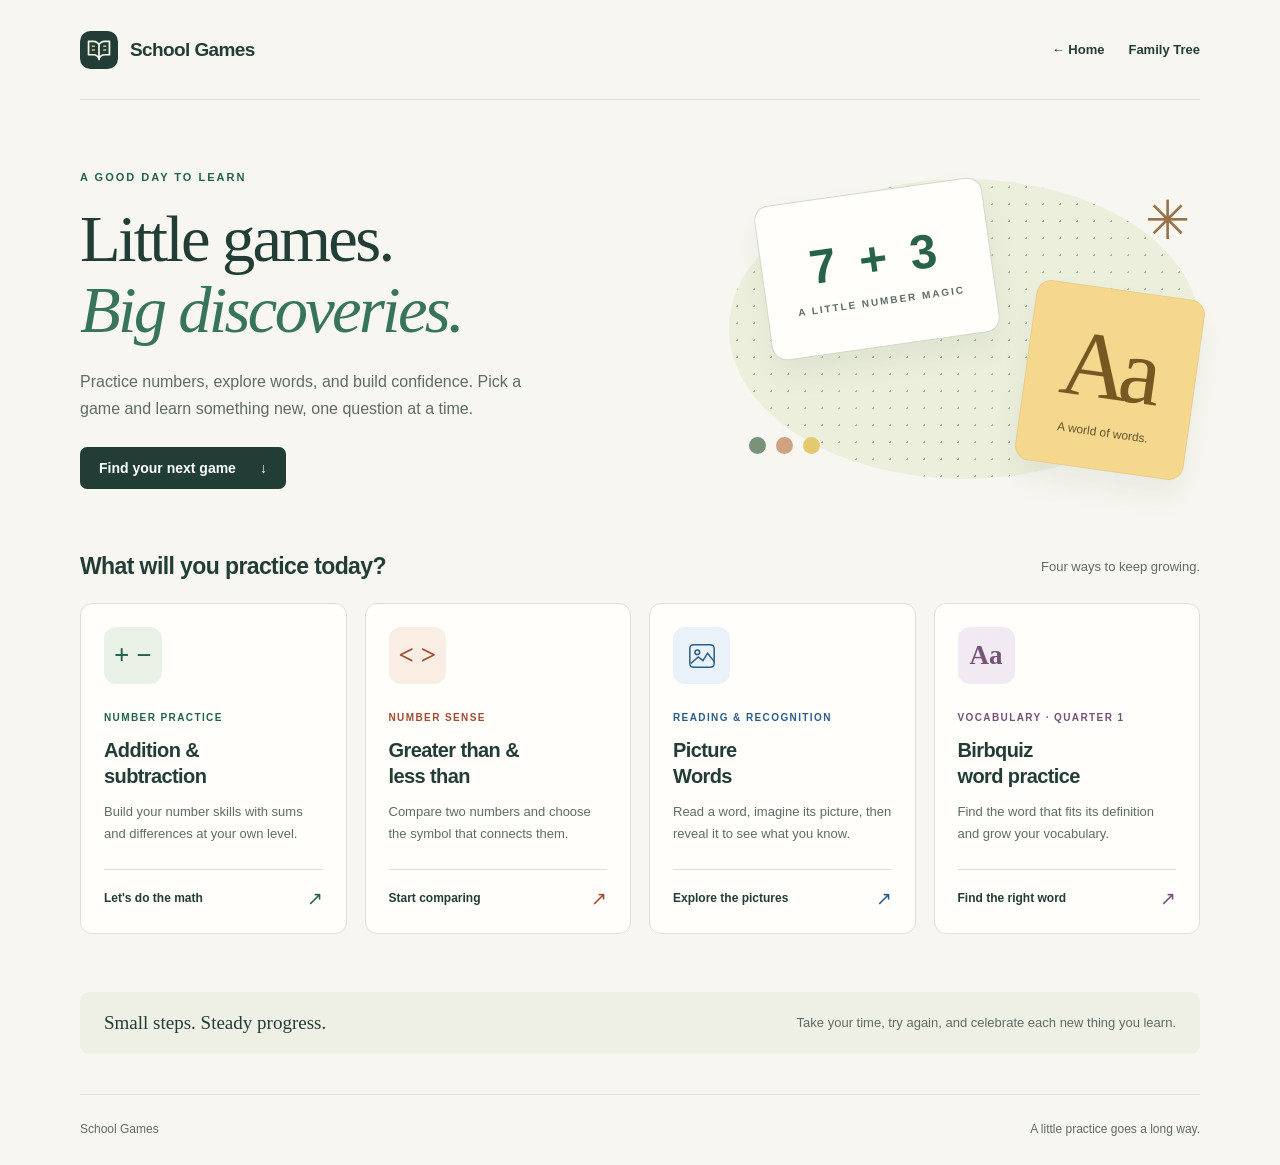
==== SchoolGames/index.html @ 55487dbb "Init" ====
<!doctype html>
<html lang="en">
<head>
  <meta charset="utf-8">
  <meta name="viewport" content="width=device-width, initial-scale=1">
  <meta name="description" content="Simple school games for practicing math, comparing numbers, learning picture words, and building vocabulary.">
  <meta name="theme-color" content="#f7f6f0">
  <title>Learn through play | School Games</title>
  <link rel="icon" href="../assets/mark.svg" type="image/svg+xml">
  <link rel="stylesheet" href="../assets/site.css">
</head>
<body class="">
  <a class="skip-link" href="#main">Skip to content</a>
  <header class="site-header">
    <a class="brand" href="index.html"><img src="../assets/mark.svg" width="38" height="38" alt="">School Games</a>
    <nav class="section-navigation" aria-label="Site navigation"><a href="../index.html">← Home</a><a href="../FamilyTree/index.html">Family Tree</a></nav>
  </header>
  <main class="home-main" id="main">
    <section class="hero" aria-labelledby="welcome-title">
      <div>
        <p class="eyebrow">A good day to learn</p>
        <h1 id="welcome-title">Little games.<br><em>Big discoveries.</em></h1>
        <p class="hero-copy">Practice numbers, explore words, and build confidence. Pick a game and learn something new, one question at a time.</p>
        <a class="hero-link" href="#games">Find your next game <span aria-hidden="true">↓</span></a>
      </div>
      <div class="hero-art" aria-hidden="true">
        <div class="art-card art-math"><strong>7 + 3</strong><span>A LITTLE NUMBER MAGIC</span></div>
        <div class="art-card art-word"><span class="letter">Aa</span><small>A world of words.</small></div>
        <span class="art-spark">✳</span>
        <span class="art-dots"><i></i><i></i><i></i></span>
      </div>
    </section>
    <section class="games-section" id="games" aria-labelledby="games-title">
      <div class="section-heading"><h2 id="games-title">What will you practice today?</h2><p>Four ways to keep growing.</p></div>
      <nav class="game-grid" aria-label="Choose a game">
        <a class="game-card theme-math" href="AdditionSubtraction/index.html">
          <span class="card-symbol" aria-hidden="true">+ −</span>
          <p class="card-category">Number practice</p>
          <h3>Addition &amp;<br>subtraction</h3>
          <p class="card-description">Build your number skills with sums and differences at your own level.</p>
          <span class="card-action">Let's do the math <span aria-hidden="true">↗</span></span>
        </a>
        <a class="game-card theme-compare" href="GreaterLessThan/index.html">
          <span class="card-symbol" aria-hidden="true">&lt; &gt;</span>
          <p class="card-category">Number sense</p>
          <h3>Greater than &amp;<br>less than</h3>
          <p class="card-description">Compare two numbers and choose the symbol that connects them.</p>
          <span class="card-action">Start comparing <span aria-hidden="true">↗</span></span>
        </a>
        <a class="game-card theme-picture" href="PictureWords/index.html">
          <span class="card-symbol" aria-hidden="true"><svg viewBox="0 0 32 32" fill="none" stroke="currentColor" stroke-width="1.6"><rect x="3" y="4" width="26" height="24" rx="4"/><circle cx="11" cy="12" r="2.5"/><path d="m4 24 8-7 5 4 5-8 7 9"/></svg></span>
          <p class="card-category">Reading &amp; recognition</p>
          <h3>Picture<br>Words</h3>
          <p class="card-description">Read a word, imagine its picture, then reveal it to see what you know.</p>
          <span class="card-action">Explore the pictures <span aria-hidden="true">↗</span></span>
        </a>
        <a class="game-card theme-vocabulary" href="BirbQuiz/index.html">
          <span class="card-symbol" aria-hidden="true">Aa</span>
          <p class="card-category">Vocabulary · Quarter 1</p>
          <h3>Birbquiz<br>word practice</h3>
          <p class="card-description">Find the word that fits its definition and grow your vocabulary.</p>
          <span class="card-action">Find the right word <span aria-hidden="true">↗</span></span>
        </a>
      </nav>
    </section>
    <aside class="learning-note"><strong>Small steps. Steady progress.</strong><p>Take your time, try again, and celebrate each new thing you learn.</p></aside>
  </main>
  <footer class="site-footer"><p>School Games</p><p>A little practice goes a long way.</p></footer>
</body>
</html>
---- assets/site.css ----
/* Shared visual system. All assets are local so the site works on GitHub Pages. */
:root {
  color-scheme: light;
  --paper: #f7f6f0;
  --surface: #fffefa;
  --ink: #223d36;
  --muted: #5f6c65;
  --line: #dce1d7;
  --accent: #21624c;
  --tint: #eaf2e8;
  font-family: "Avenir Next", Avenir, "Segoe UI", Arial, sans-serif;
  color: var(--ink);
  background: var(--paper);
  font-synthesis: none;
}

* { box-sizing: border-box; }
[hidden] { display: none !important; }
body { margin: 0; min-width: 280px; min-height: 100vh; display: flex; flex-direction: column; }
a { color: inherit; }
button, input, select { font: inherit; }
button, a, input, select, summary { -webkit-tap-highlight-color: transparent; }
button, summary { cursor: pointer; }
button:disabled { cursor: default; }
:focus-visible { outline: 3px solid var(--accent); outline-offset: 4px; }
button, a, summary { touch-action: manipulation; }
img { max-width: 100%; }
h1, h2, h3, p { margin-top: 0; }
h1, h2, h3 { text-wrap: balance; }
p { line-height: 1.65; }
.skip-link { position: absolute; top: -100px; left: 20px; z-index: 10; padding: 12px 20px; background: var(--surface); }
.skip-link:focus { top: 12px; }
.site-header, .site-footer, .home-main { width: min(1120px, calc(100% - 64px)); margin-inline: auto; }
.site-header { min-height: 100px; display: flex; align-items: center; justify-content: space-between; gap: 20px; border-bottom: 1px solid var(--line); }
.brand { display: inline-flex; align-items: center; gap: 12px; text-decoration: none; font-size: 19px; font-weight: 750; letter-spacing: -.6px; }
.brand img { width: 38px; height: 38px; }
.header-note { font-size: 13px; color: var(--muted); }
.back-link { display: inline-flex; align-items: center; gap: 8px; min-height: 44px; font-size: 14px; font-weight: 650; text-decoration: none; }
.back-link:hover { text-decoration: underline; text-underline-offset: 5px; }
.site-footer { display: flex; justify-content: space-between; gap: 16px; padding-block: 25px; border-top: 1px solid var(--line); font-size: 12px; color: var(--muted); }
.site-footer p { margin: 0; }
.eyebrow { margin-bottom: 18px; color: var(--accent); font-size: 11px; font-weight: 800; letter-spacing: 2px; text-transform: uppercase; }
.theme-math { --accent: #21624c; --tint: #eaf2e8; }
.theme-compare { --accent: #a34b31; --tint: #f9ede4; }
.theme-picture { --accent: #2a5d89; --tint: #e9f1f9; }
.theme-vocabulary { --accent: #765178; --tint: #f1eaf3; }

/* Main menu */
.home-main { flex: 1; }
.hero { display: grid; grid-template-columns: 1.25fr 1fr; align-items: center; gap: 60px; padding: 68px 0 64px; }
.hero h1 { margin-bottom: 24px; font-family: Georgia, "Times New Roman", serif; font-size: clamp(44px, 5.2vw, 68px); line-height: 1.06; font-weight: 400; letter-spacing: -2.7px; }
.hero h1 em { color: #38745b; font-weight: 400; }
.hero-copy { max-width: 450px; margin-bottom: 25px; color: var(--muted); font-size: 16px; }
.hero-link { display: inline-flex; align-items: center; gap: 24px; padding: 13px 19px; border-radius: 7px; background: var(--ink); color: white; text-decoration: none; font-size: 14px; font-weight: 650; }
.hero-link:hover { background: #32634f; }
.hero-art { position: relative; height: 300px; border-radius: 50%; background: #ecefdc; background-image: radial-gradient(#a6b69d 1px, transparent 1px); background-size: 17px 17px; }
.art-card { position: absolute; display: grid; align-content: center; justify-items: center; border: 1px solid #d1d9ca; border-radius: 15px; box-shadow: 0 16px 28px #233c3610; }
.art-math { width: 230px; height: 156px; left: 7%; top: 12px; transform: rotate(-8deg); background: #fffefa; }
.art-math strong { color: #286248; font-size: 48px; font-weight: 650; letter-spacing: 5px; }
.art-math span { margin-top: 10px; color: var(--muted); font-size: 10px; font-weight: 700; letter-spacing: 2px; }
.art-word { width: 170px; height: 182px; right: 1%; bottom: 8px; transform: rotate(8deg); background: #f5d88e; border-color: #e7cc88; }
.art-word .letter { color: #785822; font-family: Georgia, serif; font-size: 94px; line-height: 1; letter-spacing: -9px; padding-right: 9px; }
.art-word small { margin-top: 12px; color: #67532d; font-size: 12px; }
.art-spark { position: absolute; right: 10px; top: 10px; color: #98734a; font-size: 54px; }
.art-dots { position: absolute; left: 20px; bottom: 25px; display: flex; gap: 10px; }
.art-dots i { width: 17px; height: 17px; border-radius: 50%; background: #79937a; }
.art-dots i:nth-child(2) { background: #cfa37f; }
.art-dots i:nth-child(3) { background: #e5c970; }
.games-section { padding-bottom: 58px; scroll-margin-top: 25px; }
.section-heading { display: flex; justify-content: space-between; align-items: center; gap: 16px; margin-bottom: 23px; }
.section-heading h2 { font-size: 23px; font-weight: 650; letter-spacing: -.6px; margin: 0; }
.section-heading p { color: var(--muted); font-size: 13px; margin: 0; }
.game-grid { display: grid; grid-template-columns: repeat(4, minmax(0, 1fr)); gap: 18px; }
.game-card { position: relative; display: flex; flex-direction: column; padding: 23px; border: 1px solid var(--line); border-radius: 12px; background: var(--surface); text-decoration: none; transition: transform .18s, box-shadow .18s, border-color .18s; }
.game-card:hover { transform: translateY(-4px); border-color: var(--accent); box-shadow: 0 8px 24px #223d360c; }
.card-symbol { display: grid; place-items: center; align-self: flex-start; min-width: 57px; height: 57px; padding: 0 10px; border-radius: 12px; background: var(--tint); color: var(--accent); font: 600 27px/1 Georgia, serif; margin-bottom: 26px; }
.card-symbol svg { width: 30px; height: 30px; }
.card-category { margin-bottom: 10px; color: var(--accent); font-size: 10px; font-weight: 800; text-transform: uppercase; letter-spacing: 1.4px; }
.game-card h3 { margin-bottom: 12px; font-size: 20px; line-height: 1.3; letter-spacing: -.6px; text-wrap: initial; }
.card-description { margin-bottom: 24px; color: var(--muted); font-size: 13px; line-height: 1.7; }
.card-action { display: flex; align-items: center; justify-content: space-between; gap: 12px; margin-top: auto; padding-top: 17px; border-top: 1px solid var(--line); font-size: 12px; font-weight: 750; }
.card-action span { color: var(--accent); font-size: 19px; }
.learning-note { display: flex; align-items: center; justify-content: space-between; gap: 25px; margin-bottom: 40px; padding: 20px 24px; background: #eef0e6; border-radius: 9px; }
.learning-note strong { font-family: Georgia, serif; font-size: 19px; font-weight: 400; }
.learning-note p { margin: 0; color: var(--muted); font-size: 13px; }

/* Shared game screens */
.game-main { width: min(640px, calc(100% - 40px)); margin: 44px auto 56px; flex: 1; }
.game-main.wide { width: min(980px, calc(100% - 40px)); }
.game-heading { margin-bottom: 30px; text-align: center; }
.game-heading .eyebrow { margin-bottom: 13px; }
.game-heading h1 { margin-bottom: 12px; font-family: Georgia, "Times New Roman", serif; font-size: clamp(32px, 4vw, 44px); line-height: 1.15; font-weight: 400; letter-spacing: -1.3px; }
.game-heading .subtitle { margin: 0; color: var(--muted); font-size: 14px; }
.panel { padding: clamp(22px, 4vw, 38px); border: 1px solid var(--line); border-radius: 16px; background: var(--surface); box-shadow: 0 5px 20px #233c3605; }
.panel h2 { margin-bottom: 14px; font-size: 20px; font-weight: 650; letter-spacing: -.5px; }
.setup-symbol { width: 64px; height: 64px; display: grid; place-items: center; margin: 0 auto 21px; background: var(--tint); color: var(--accent); border-radius: 16px; font: 32px Georgia, serif; }
.setup-panel { text-align: center; }
.setup-panel label { display: block; font-size: 13px; font-weight: 650; margin: 26px 0 9px; }
input[type="number"] { width: 100%; padding: 13px 16px; border: 1px solid #adbdb0; border-radius: 8px; color: var(--ink); background: white; font-size: 20px; text-align: center; }
.setup-panel input { max-width: 230px; }
.hint { color: var(--muted); font-size: 12px; line-height: 1.6; margin: 12px 0 20px; }
button, .button { padding: 13px 20px; min-height: 46px; border: 1px solid transparent; border-radius: 8px; background: var(--accent); color: white; font-weight: 650; font-size: 14px; transition: filter .15s, background .15s; }
button:hover:not(:disabled) { filter: brightness(.91); }
button:disabled { opacity: .65; }
.primary { display: block; width: 100%; }
.secondary { background: transparent; color: var(--ink); border-color: var(--line); }
.secondary:hover:not(:disabled) { background: var(--tint); filter: none; }
.quiz-panel { text-align: center; }
.question-label { color: var(--muted); font-size: 12px !important; font-weight: 650; letter-spacing: 1.4px !important; text-transform: uppercase; }
.problem { padding: 24px 12px; margin: 18px 0 24px; border-radius: 12px; background: var(--tint); color: var(--accent); font-size: clamp(38px, 9vw, 64px); font-weight: 700; font-variant-numeric: tabular-nums; letter-spacing: -1px; overflow-wrap: anywhere; }
.answer-field label { display: block; margin-bottom: 8px; font-size: 13px; font-weight: 650; text-align: left; }
.answer-row { display: flex; gap: 10px; }
.answer-row input { min-width: 0; flex: 1; }
.answer-row button { flex-shrink: 0; }
#message { min-height: 26px; margin: 18px 0; font-size: 14px; line-height: 1.6; font-weight: 650; }
.correct { color: #246b42; }
.celebration-stars, .celebration-note, .celebration-progress { display: none; }
#message.correct {
  margin: 18px 0;
  padding: 20px 16px 16px;
  border: 3px solid #34834d;
  border-radius: 16px;
  background: #e7f6d9;
  color: #20542e;
  animation: celebration-pop .45s ease-out;
}
#message.correct #message-text { display: block; font-size: clamp(26px, 5vw, 36px); line-height: 1.2; font-weight: 850; text-wrap: balance; }
.correct .celebration-stars { display: block; margin-bottom: 12px; color: #997000; font-size: 30px; line-height: 1; animation: celebration-stars .65s ease-in-out 2; }
.celebration-stars span { display: inline-grid; place-items: center; width: 58px; height: 58px; margin: 0 12px; border-radius: 50%; background: #2e7946; color: white; font-size: 40px; vertical-align: middle; }
.correct .celebration-note { display: block; margin-top: 10px; font-size: 13px; font-weight: 600; }
.correct .celebration-progress { display: block; height: 6px; max-width: 210px; margin: 14px auto 0; overflow: hidden; border-radius: 6px; background: #c8e1b6; }
.celebration-progress::after { content: ""; display: block; height: 100%; background: #34834d; transform-origin: left; animation: celebration-wait 3s linear forwards; }
.quiz-panel.celebrating { border-color: #34834d; box-shadow: 0 0 0 3px #e7f6d9; }
.celebrating .problem { background: #e7f6d9; color: #20542e; }
.celebrating #symbol { opacity: 1; }
.celebrating .answers .correct-choice { opacity: 1; border: 3px solid #34834d; background: #e7f6d9; color: #20542e; }
@keyframes celebration-pop { from { transform: scale(.94); } to { transform: scale(1); } }
@keyframes celebration-stars { 50% { transform: translateY(-5px) rotate(-3deg); } }
@keyframes celebration-wait { to { transform: scaleX(0); } }
.wrong { color: #a13328; }
#setup-error:empty { display: none; }
#setup-error { font-size: 13px; margin: 16px 0 0; }
.stats { display: flex; justify-content: center; flex-wrap: wrap; gap: 16px 32px; padding: 18px 10px; border-top: 1px solid var(--line); border-bottom: 1px solid var(--line); font-size: 13px; color: var(--muted); }
.stats span span { font-size: 20px; margin-left: 7px; color: var(--ink); font-weight: 700; }
.quiz-actions { display: flex; justify-content: center; flex-wrap: wrap; gap: 10px; margin-top: 20px; }
.quiz-actions button { flex: 1; }
.comparison-problem { display: grid; grid-template-columns: minmax(0, 1fr) auto minmax(0, 1fr); gap: 12px; align-items: center; }
.number { min-width: 0; overflow-wrap: anywhere; }
#symbol { opacity: .7; }
.answers { display: grid; grid-template-columns: 1fr 1fr; gap: 12px; }
.answers button { padding: 13px 8px; background: white; border: 1px solid #c5b8ac; color: var(--accent); }
.answers button:hover:not(:disabled) { background: var(--tint); filter: none; }
.answer-symbol { display: block; font-size: 34px; font-weight: 500; margin-bottom: 3px; }
.notice { margin: 20px auto; padding: 16px; width: min(640px, calc(100% - 40px)); background: #fff3d5; border-radius: 8px; }

/* Vocabulary */
.vocabulary-prompt { padding: 27px; background: var(--tint); border-radius: 10px; margin-bottom: 22px; }
.vocabulary-prompt .question-label { margin-bottom: 14px; }
#def { font-family: Georgia, serif; font-size: 25px; line-height: 1.45; text-wrap: pretty; }
#choices { display: grid; grid-template-columns: 1fr 1fr; gap: 12px; }
#choices button { background: white; border: 1px solid var(--line); color: var(--ink); text-align: left; padding: 17px; font-size: 15px; }
#choices button:hover:not(:disabled) { background: var(--tint); filter: none; border-color: var(--accent); }
#choices .ok { border-color: #438358; color: #235835; background: #e8f3e7; opacity: 1; }
#choices .bad { border-color: #b8594a; color: #8d3025; background: #f9e9e3; opacity: 1; }
.vocabulary-status { min-height: 26px; font-size: 14px; font-weight: 650; margin: 18px 0; }
.vocabulary-stats { gap: 12px 18px; font-size: 12px; }
.review-words { margin: 20px 0 0; font-size: 12px; color: var(--muted); line-height: 1.7; }
.review-words strong { color: var(--ink); }

/* Picture Words */
.round { display: grid; grid-template-columns: minmax(0, 1fr) minmax(0, 1fr); gap: 20px; }
.word-panel, .picture-panel { height: 290px; min-width: 0; border-radius: 12px; }
.word-panel { display: grid; place-items: center; padding: 24px; background: var(--tint); border: 1px solid #cfdfed; }
#word { width: 100%; max-width: 100%; min-width: 0; text-align: center; white-space: nowrap; font-size: 64px; font-weight: 750; letter-spacing: -2px; line-height: 1.15; }
.picture-panel { position: relative; display: grid; place-items: center; overflow: hidden; background: #f6edcf; border: 1px solid #e6dcb9; }
#question { font-family: Georgia, serif; font-size: 100px; font-weight: 400; color: #a48139; transition: opacity .2s; }
#picture { position: absolute; inset: 0; width: 100%; height: 100%; object-fit: contain; padding: 18px; opacity: 0; transition: opacity .25s; }
.revealed #question { opacity: 0; }
.revealed #picture { opacity: 1; }
.picture-panel.switching #picture { opacity: 0; transition: none; }
.filters { margin-top: 26px; padding-top: 22px; border-top: 1px solid var(--line); }
.filter-controls { display: flex; flex-wrap: wrap; align-items: end; gap: 14px; }
.filter-field { display: grid; gap: 8px; color: var(--muted); font-size: 12px; font-weight: 650; }
.category-filter { position: relative; }
.category-filter summary, #lengthFilter { min-width: 180px; min-height: 46px; padding: 12px; border: 1px solid #b6c5cb; border-radius: 7px; background: white; color: var(--ink); font-size: 13px; }
.category-filter summary { display: flex; align-items: center; justify-content: space-between; gap: 18px; list-style: none; }
.category-filter summary::-webkit-details-marker { display: none; }
.category-filter summary::after { content: "⌄"; }
.category-filter[open] summary::after { content: "⌃"; }
#categoryOptions { position: absolute; z-index: 5; top: calc(100% + 7px); left: 0; width: 240px; max-height: 280px; overflow-y: auto; padding: 10px; border: 1px solid var(--line); border-radius: 10px; background: white; box-shadow: 0 12px 28px #223d3620; }
#categoryOptions label { display: flex; align-items: center; gap: 9px; min-height: 36px; padding: 4px; text-transform: capitalize; cursor: pointer; }
#categoryOptions input { width: 18px; height: 18px; accent-color: var(--accent); }
#resultCount { margin-left: auto; padding-bottom: 13px; color: var(--muted); font-size: 12px; }
.filter-selection { display: flex; flex-wrap: wrap; align-items: center; gap: 9px; margin-top: 15px; }
#selectedCategories { display: contents; }
.chip { display: inline-flex; align-items: center; gap: 3px; padding-left: 12px; border-radius: 6px; background: var(--tint); font-size: 12px; }
.chip button { min-height: 36px; min-width: 36px; padding: 4px; color: var(--accent); background: transparent; font-size: 20px; }
.filter-button { margin-left: auto; min-height: 36px; padding: 6px; color: var(--accent); background: transparent; font-size: 12px; text-decoration: underline; text-underline-offset: 4px; }
.controls { display: flex; justify-content: center; margin-top: 27px; }
.controls button { min-width: 200px; }
.picture-status { min-height: 22px; margin: 12px 0 0; text-align: center; color: var(--muted); font-size: 12px; }

@media (min-width: 1500px) { .home-main { padding-top: 24px; } }
@media (max-width: 1000px) {
  .game-grid { grid-template-columns: repeat(2, minmax(0, 1fr)); }
  .hero { gap: 30px; }
  .hero-art { height: 270px; }
  .art-math { width: 190px; left: 0; }
  .art-word { width: 150px; }
}
@media (max-width: 680px) {
  .site-header, .site-footer, .home-main { width: calc(100% - 40px); }
  .site-header { min-height: 80px; }
  .header-note { display: none; }
  .brand { font-size: 17px; gap: 9px; }
  .brand img { width: 32px; height: 32px; }
  .back-link { font-size: 12px; }
  .hero { grid-template-columns: 1fr; gap: 25px; padding: 42px 0; }
  .hero h1 { font-size: 50px; letter-spacing: -2px; }
  .hero-copy { max-width: 100%; font-size: 14px; }
  .hero-art { display: none; }
  .section-heading { align-items: start; }
  .section-heading h2 { font-size: 21px; }
  .section-heading p { max-width: 120px; font-size: 11px; text-align: right; }
  .game-grid { gap: 12px; }
  .game-card { padding: 18px; }
  .game-card h3 { font-size: 18px; }
  .card-symbol { margin-bottom: 20px; }
  .card-description { font-size: 12px; }
  .learning-note { display: block; padding: 20px; }
  .learning-note p { margin-top: 8px; }
  .site-footer { font-size: 11px; }
  .game-main { margin-top: 32px; margin-bottom: 36px; }
  .game-heading h1 { font-size: 34px; }
  .game-heading .subtitle { font-size: 13px; }
  .round { grid-template-columns: 1fr; gap: 12px; }
  .word-panel { height: 140px; padding: 18px; }
  .picture-panel { height: 220px; }
  .filter-field { flex: 1 1 100%; }
  .category-filter summary, #lengthFilter { width: 100%; min-width: 0; }
  #categoryOptions { width: 100%; }
  #resultCount { margin-left: 0; padding-bottom: 0; }
  .vocabulary-prompt { padding: 20px; }
  #def { font-size: 23px; }
}
@media (max-width: 420px) {
  .game-grid { grid-template-columns: 1fr; }
  .game-card { padding: 22px; }
  .game-card h3 { font-size: 22px; }
  .card-description { font-size: 14px; }
  .card-symbol { margin-bottom: 17px; }
  .site-footer { flex-direction: column; gap: 3px; }
  .hero h1 { font-size: 43px; }
  .answer-row { flex-direction: column; }
  .quiz-actions { flex-direction: column; }
  #choices { grid-template-columns: 1fr; }
}
@media (prefers-reduced-motion: reduce) {
  *, *::before, *::after { animation: none !important; transition: none !important; scroll-behavior: auto !important; }
  .game-card:hover { transform: none; }
}

/* The general home page and navigation between the two main areas. */
.section-navigation { display: flex; align-items: center; gap: 24px; }
.section-navigation a { display: inline-flex; align-items: center; min-height: 44px; font-size: 13px; font-weight: 650; text-decoration: none; }
.section-navigation a:hover { text-decoration: underline; text-underline-offset: 5px; }
.hub-main { padding-bottom: 64px; }
.hub-intro { max-width: 710px; padding: 60px 0 38px; }
.hub-intro h1 { margin-bottom: 22px; font: 400 clamp(40px, 4.8vw, 60px)/1.08 Georgia, serif; letter-spacing: -2px; }
.hub-intro h1 em { color: #38745b; }
.hub-intro > p:last-child { max-width: 530px; color: var(--muted); font-size: 15px; margin-bottom: 0; }
.hub-grid { display: grid; grid-template-columns: repeat(2, minmax(0, 1fr)); gap: 26px; }
.hub-card { display: flex; flex-direction: column; border: 1px solid var(--line); border-radius: 14px; overflow: hidden; background: var(--surface); text-decoration: none; transition: transform .18s, box-shadow .18s, border-color .18s; }
.hub-card:hover { border-color: var(--accent); transform: translateY(-3px); box-shadow: 0 8px 24px #223d360c; }
.hub-card-art { height: 155px; display: flex; align-items: center; justify-content: center; gap: 14px; color: #42765c; background: #edf1e5; border-bottom: 1px solid var(--line); }
.hub-card-art svg { width: 240px; height: 110px; }
.hub-school .hub-card-art { color: #82612e; background: #f6edda; }
.hub-learning-tile { display: grid; place-items: center; width: 72px; height: 72px; border: 1px solid #d9caa9; border-radius: 10px; background: #fffefa; font: 30px Georgia, serif; transform: rotate(-5deg); }
.hub-learning-tile:nth-child(2) { transform: translateY(-7px) rotate(3deg); }
.hub-learning-tile:nth-child(3) { transform: rotate(7deg); }
.hub-card-copy { display: flex; flex-direction: column; flex: 1; padding: 27px 30px; }
.hub-card h2 { margin-bottom: 12px; font: 400 32px/1.2 Georgia, serif; letter-spacing: -.7px; }
.hub-description { color: var(--muted); font-size: 14px; margin-bottom: 24px; }
.hub-school .card-category { color: #82612e; }
.hub-card .card-action { font-size: 13px; }
@media (max-width: 680px) {
  .section-navigation { gap: 14px; }
  .section-navigation a { font-size: 12px; }
  .hub-main { padding-bottom: 36px; }
  .hub-intro { padding: 38px 0 28px; }
  .hub-intro h1 { font-size: 39px; letter-spacing: -1.5px; }
  .hub-intro > p:last-child { font-size: 14px; }
  .hub-grid { grid-template-columns: 1fr; gap: 20px; }
  .hub-card-copy { padding: 23px; }
  .hub-card-art { height: 140px; }
}
@media (prefers-reduced-motion: reduce) { .hub-card:hover { transform: none; } }
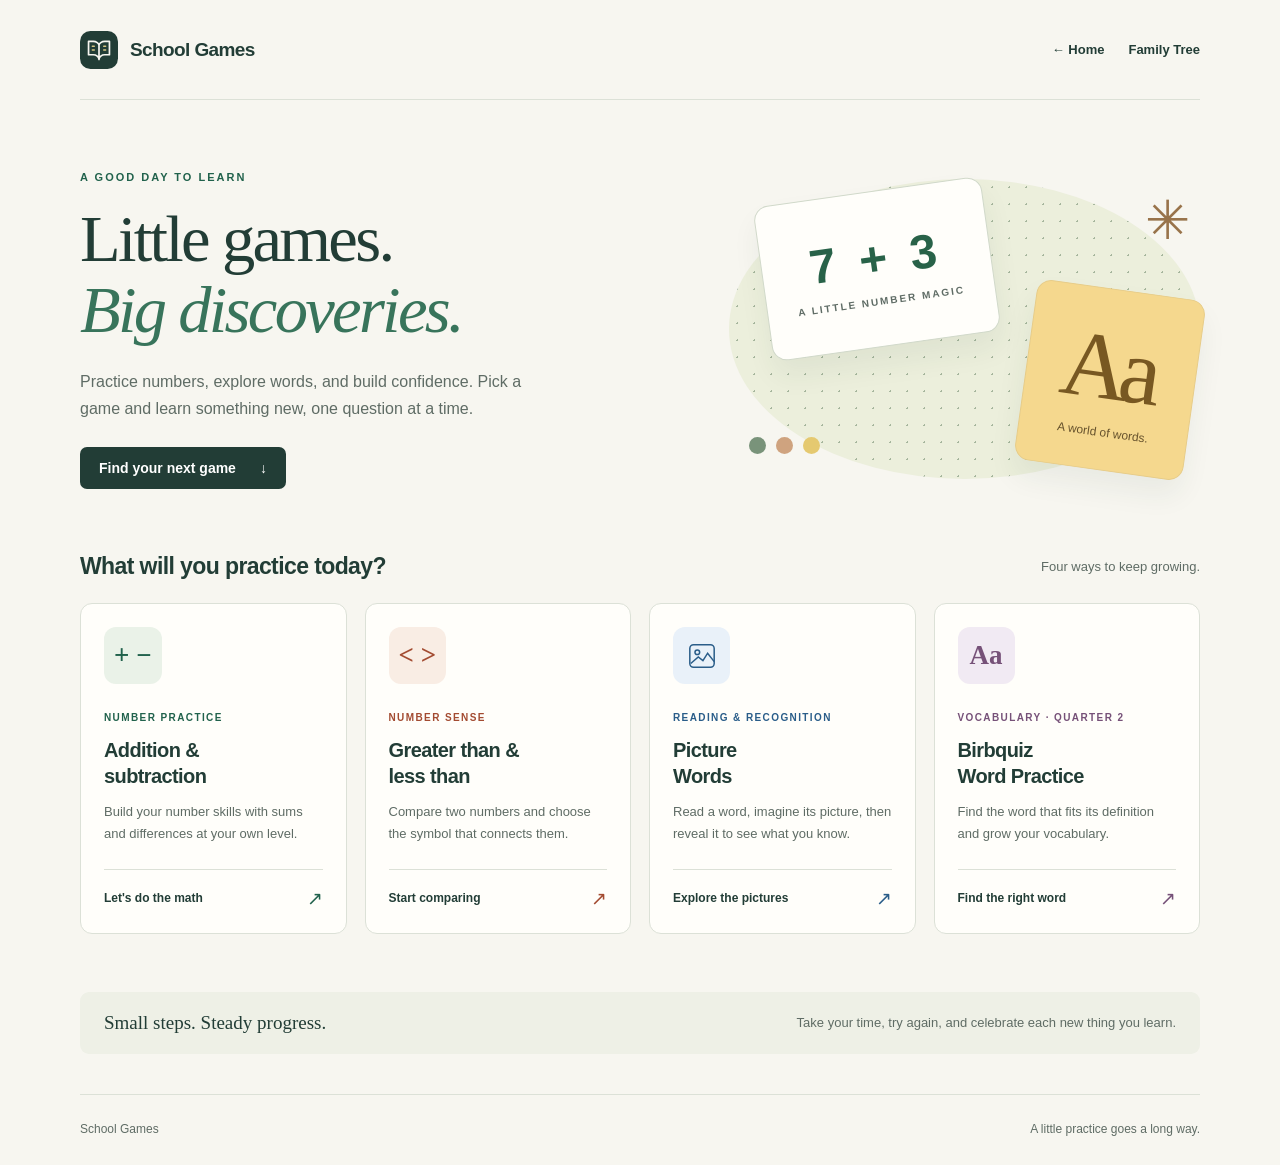
==== commit 1d6c9b45: "Tag change to quarter 2" ====
--- a/SchoolGames/index.html
+++ b/SchoolGames/index.html
@@ -56,8 +56,8 @@
         </a>
         <a class="game-card theme-vocabulary" href="BirbQuiz/index.html">
           <span class="card-symbol" aria-hidden="true">Aa</span>
-          <p class="card-category">Vocabulary · Quarter 1</p>
-          <h3>Birbquiz<br>word practice</h3>
+          <p class="card-category">Vocabulary · Quarter 2</p>
+          <h3>Birbquiz<br>Word Practice</h3>
           <p class="card-description">Find the word that fits its definition and grow your vocabulary.</p>
           <span class="card-action">Find the right word <span aria-hidden="true">↗</span></span>
         </a>
